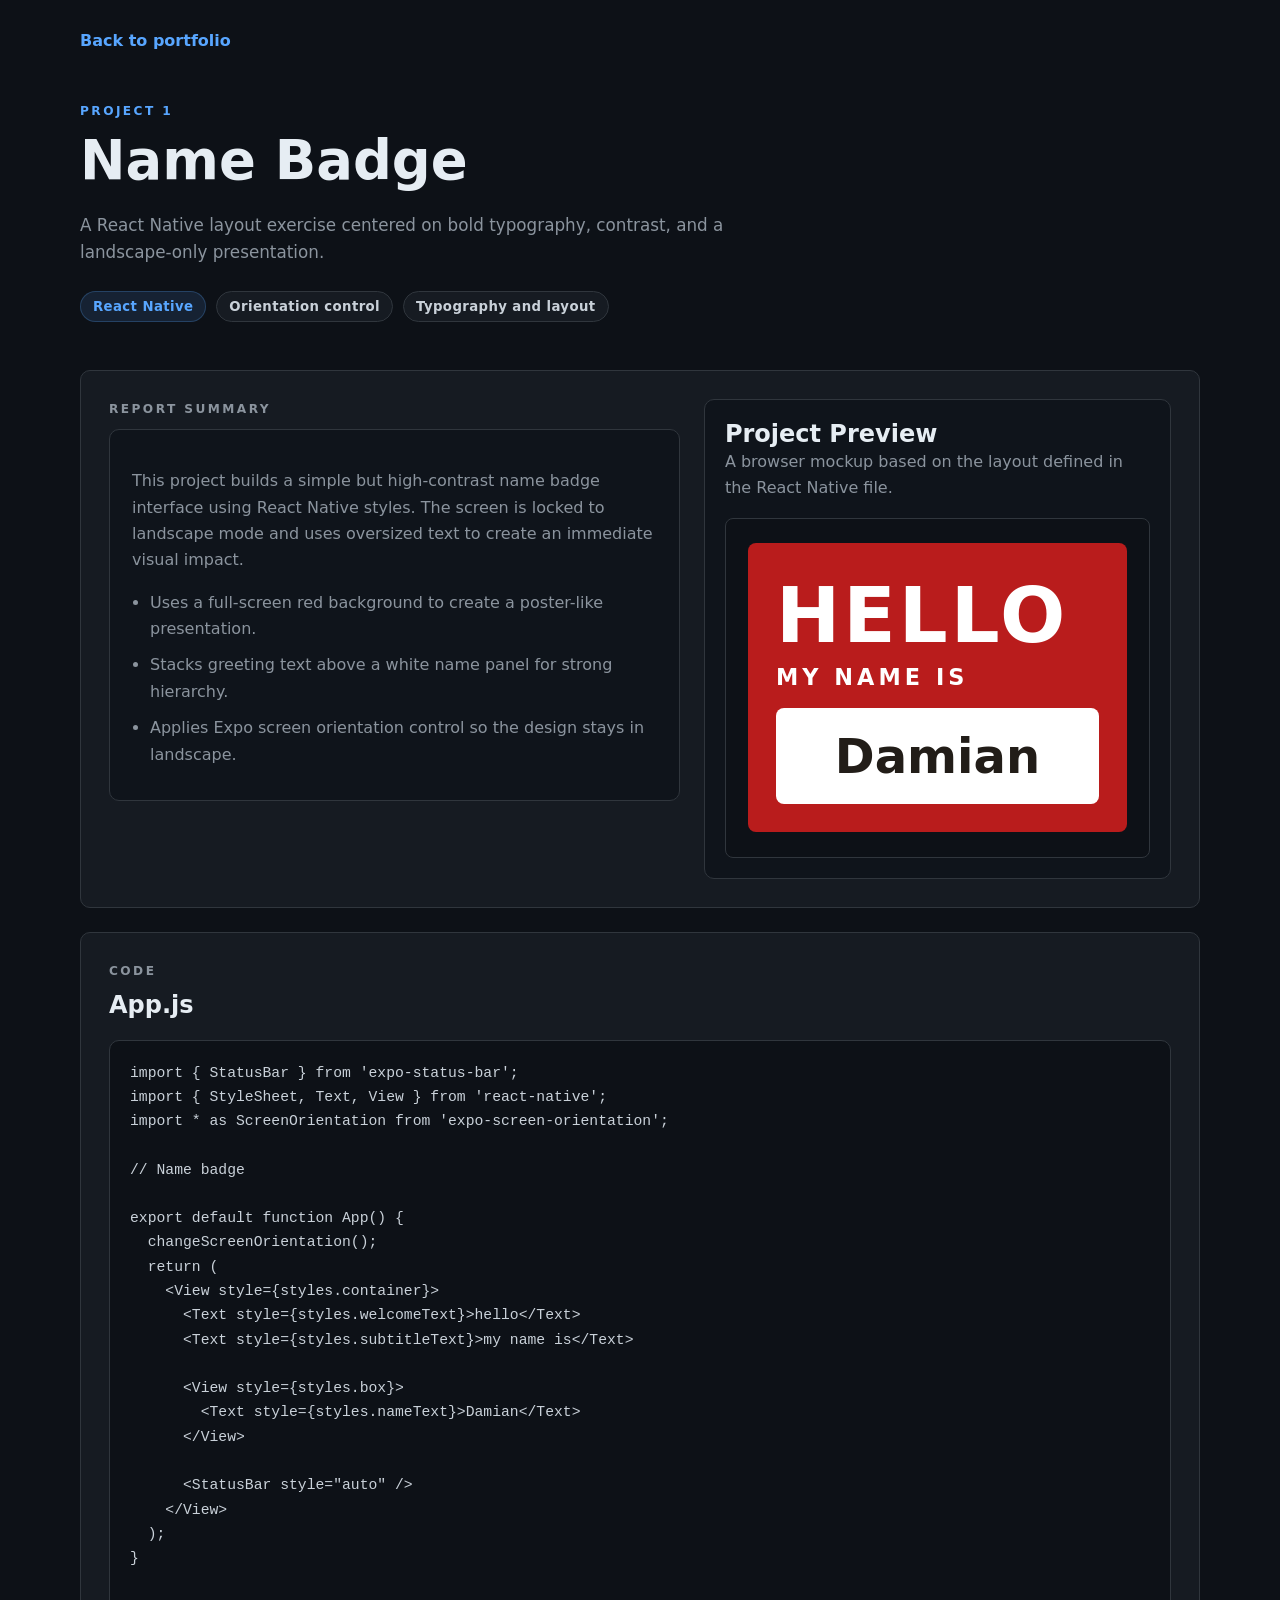
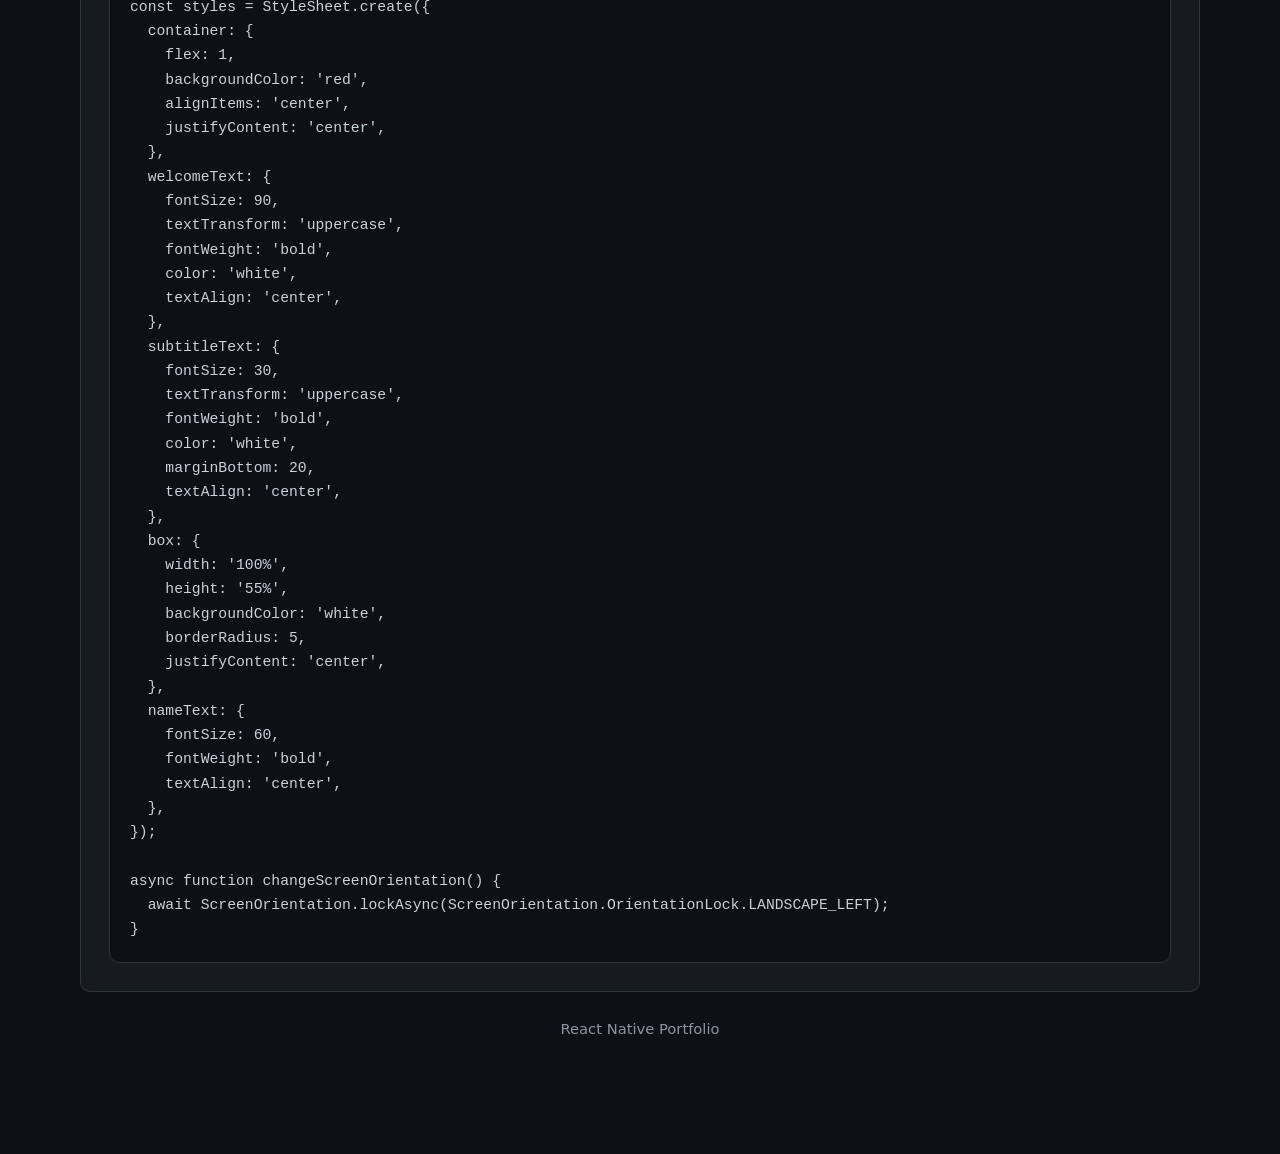
==== 1namebadge/index.html @ cba8b4d2 "adding projects" ====
<!DOCTYPE html>
<html lang="en">
<head>
  <meta charset="UTF-8" />
  <meta name="viewport" content="width=device-width, initial-scale=1.0" />
  <title>Project 1 | Name Badge</title>
  <link rel="stylesheet" href="../styles.css" />
</head>
<body>
  <div class="site-shell">
    <nav class="top-nav">
      <a href="../index.html">Back to portfolio</a>
    </nav>

    <header class="page-hero">
      <p class="eyebrow">Project 1</p>
      <h1>Name Badge</h1>
      <p class="page-subtitle">
        A React Native layout exercise centered on bold typography, contrast, and a landscape-only presentation.
      </p>
      <div class="meta-row">
        <span class="pill pill-accent">React Native</span>
        <span class="pill">Orientation control</span>
        <span class="pill">Typography and layout</span>
      </div>
    </header>

    <section class="content-card two-column">
      <div>
        <p class="mini-label">Report Summary</p>
        <div class="summary-box">
          <p>
            This project builds a simple but high-contrast name badge interface using React Native styles.
            The screen is locked to landscape mode and uses oversized text to create an immediate visual impact.
          </p>
          <ul>
            <li>Uses a full-screen red background to create a poster-like presentation.</li>
            <li>Stacks greeting text above a white name panel for strong hierarchy.</li>
            <li>Applies Expo screen orientation control so the design stays in landscape.</li>
          </ul>
        </div>
      </div>

      <div class="preview-panel">
        <h2 class="preview-title">Project Preview</h2>
        <p class="preview-caption">A browser mockup based on the layout defined in the React Native file.</p>
        <div class="mock-stage">
          <div class="badge-preview">
            <div class="hello">HELLO</div>
            <div class="sub">MY NAME IS</div>
            <div class="name-strip">Damian</div>
          </div>
        </div>
      </div>
    </section>

    <section class="content-card">
      <p class="mini-label">Code</p>
      <h2>App.js</h2>
      <div class="code-block">
        <pre><code>import { StatusBar } from 'expo-status-bar';
import { StyleSheet, Text, View } from 'react-native';
import * as ScreenOrientation from 'expo-screen-orientation';

// Name badge

export default function App() {
  changeScreenOrientation();
  return (
    &lt;View style={styles.container}&gt;
      &lt;Text style={styles.welcomeText}&gt;hello&lt;/Text&gt;
      &lt;Text style={styles.subtitleText}&gt;my name is&lt;/Text&gt;

      &lt;View style={styles.box}&gt;
        &lt;Text style={styles.nameText}&gt;Damian&lt;/Text&gt;
      &lt;/View&gt;

      &lt;StatusBar style="auto" /&gt;
    &lt;/View&gt;
  );
}

const styles = StyleSheet.create({
  container: {
    flex: 1,
    backgroundColor: 'red',
    alignItems: 'center',
    justifyContent: 'center',
  },
  welcomeText: {
    fontSize: 90,
    textTransform: 'uppercase',
    fontWeight: 'bold',
    color: 'white',
    textAlign: 'center',
  },
  subtitleText: {
    fontSize: 30,
    textTransform: 'uppercase',
    fontWeight: 'bold',
    color: 'white',
    marginBottom: 20,
    textAlign: 'center',
  },
  box: {
    width: '100%',
    height: '55%',
    backgroundColor: 'white',
    borderRadius: 5,
    justifyContent: 'center',
  },
  nameText: {
    fontSize: 60,
    fontWeight: 'bold',
    textAlign: 'center',
  },
});

async function changeScreenOrientation() {
  await ScreenOrientation.lockAsync(ScreenOrientation.OrientationLock.LANDSCAPE_LEFT);
}</code></pre>
      </div>
    </section>

    <footer class="repo-footer">React Native Portfolio</footer>
  </div>
</body>
</html>
---- styles.css ----
:root {
  --bg: #0d1117;
  --bg-soft: #161b22;
  --surface: #161b22;
  --surface-strong: #0f141b;
  --text: #c9d1d9;
  --heading: #e6edf3;
  --muted: #8b949e;
  --line: #30363d;
  --accent: #58a6ff;
  --accent-soft: rgba(88, 166, 255, 0.12);
  --success: #238636;
  --warning: #9e6a03;
  --shadow: none;
  --radius-xl: 12px;
  --radius-lg: 10px;
  --radius-md: 8px;
}

* {
  box-sizing: border-box;
}

html {
  scroll-behavior: smooth;
}

body {
  margin: 0;
  min-height: 100vh;
  color: var(--text);
  font-family: "Segoe UI", system-ui, sans-serif;
  background: var(--bg);
}

a {
  color: inherit;
}

.site-shell {
  width: min(1120px, calc(100% - 32px));
  margin: 0 auto;
  padding: 28px 0 56px;
}

.hero,
.page-hero {
  padding: 36px 0 24px;
}

.eyebrow,
.section-label,
.mini-label {
  margin: 0 0 10px;
  font-size: 0.76rem;
  font-weight: 700;
  letter-spacing: 0.2em;
  text-transform: uppercase;
  color: var(--accent);
}

.hero h1,
.page-hero h1,
.section-heading h2,
.content-card h2,
.content-card h3,
.project-card h3,
.preview-title,
.placeholder-box h3 {
  margin: 0;
  font-family: "Segoe UI", system-ui, sans-serif;
  font-weight: 600;
  line-height: 1.2;
  color: var(--heading);
}

.hero h1,
.page-hero h1 {
  max-width: 18ch;
  font-size: clamp(2.2rem, 5vw, 3.4rem);
}

.hero-copy,
.page-subtitle,
.section-heading p,
.content-card p,
.summary-box,
.placeholder-box p,
.project-card p,
.top-nav a {
  color: var(--muted);
  line-height: 1.65;
}

.hero-copy,
.page-subtitle {
  max-width: 62ch;
  margin: 18px 0 0;
  font-size: 1.05rem;
}

.hero-meta,
.meta-row,
.card-footer,
.inline-list,
.top-nav {
  display: flex;
  flex-wrap: wrap;
  gap: 10px;
}

.hero-meta,
.meta-row {
  margin-top: 24px;
}

.pill,
.tag,
.status {
  display: inline-flex;
  align-items: center;
  gap: 8px;
  padding: 7px 12px;
  border-radius: 999px;
  border: 1px solid var(--line);
  font-size: 0.83rem;
  font-weight: 700;
  letter-spacing: 0.03em;
}

.pill,
.tag {
  background: var(--surface);
}

.pill-accent,
.status.complete {
  color: var(--accent);
  background: var(--accent-soft);
  border-color: rgba(88, 166, 255, 0.24);
}

.status.building {
  background: rgba(158, 106, 3, 0.14);
  color: #d29922;
  border-color: rgba(210, 153, 34, 0.24);
}

.section-block,
.content-card,
.placeholder-box {
  margin-top: 24px;
  padding: 28px;
  border-radius: var(--radius-lg);
  border: 1px solid var(--line);
  background: var(--surface);
}

.section-heading {
  display: flex;
  justify-content: space-between;
  gap: 20px;
  align-items: end;
}

.section-heading h2 {
  font-size: 1.8rem;
}

.project-grid {
  display: grid;
  grid-template-columns: repeat(auto-fit, minmax(220px, 1fr));
  gap: 18px;
  margin-top: 22px;
}

.project-card {
  display: flex;
  flex-direction: column;
  justify-content: space-between;
  min-height: 220px;
  padding: 22px;
  text-decoration: none;
  border-radius: var(--radius-lg);
  border: 1px solid var(--line);
  background: var(--surface-strong);
  transform: translateY(0);
  transition: border-color 180ms ease, background 180ms ease;
}

.project-card:hover,
.project-card:focus-visible {
  border-color: var(--accent);
  background: #111821;
}

.card-number {
  font-size: 0.78rem;
  font-weight: 800;
  letter-spacing: 0.18em;
  text-transform: uppercase;
  color: var(--muted);
}

.project-card h3 {
  margin-top: 16px;
  font-size: 1.35rem;
}

.project-card p {
  margin: 14px 0 20px;
}

.card-footer {
  justify-content: space-between;
  align-items: center;
  margin-top: auto;
}

.top-nav {
  margin-bottom: 14px;
}

.top-nav a {
  text-decoration: none;
  font-weight: 700;
  color: var(--accent);
}

.two-column {
  display: grid;
  grid-template-columns: 1.1fr 0.9fr;
  gap: 24px;
  margin-top: 24px;
}

.summary-box {
  padding: 22px;
  border-radius: var(--radius-lg);
  border: 1px solid var(--line);
  background: var(--surface-strong);
}

.summary-box ul,
.inline-list {
  margin: 14px 0 0;
  padding-left: 18px;
}

.summary-box li,
.inline-list li {
  margin-bottom: 10px;
  color: var(--muted);
}

.preview-panel {
  padding: 20px;
  border-radius: var(--radius-lg);
  background: var(--surface-strong);
  border: 1px solid var(--line);
}

.preview-title {
  font-size: 1.5rem;
  margin-bottom: 14px;
}

.preview-caption {
  margin: 0 0 16px;
  color: var(--muted);
}

.mock-stage {
  display: grid;
  place-items: center;
  min-height: 340px;
  padding: 22px;
  border-radius: var(--radius-md);
  background: #0d1117;
  border: 1px solid var(--line);
  overflow: hidden;
}

.badge-preview {
  width: min(100%, 520px);
  min-height: 220px;
  padding: 28px;
  border-radius: var(--radius-md);
  background: #b91c1c;
  color: #fff;
  display: flex;
  flex-direction: column;
  justify-content: center;
}

.badge-preview .hello {
  font-size: clamp(2.6rem, 7vw, 4.8rem);
  font-weight: 900;
  letter-spacing: 0.04em;
  text-transform: uppercase;
}

.badge-preview .sub {
  margin-top: 4px;
  font-size: clamp(1rem, 3vw, 1.4rem);
  font-weight: 700;
  letter-spacing: 0.18em;
  text-transform: uppercase;
}

.name-strip {
  margin-top: 18px;
  padding: 20px;
  border-radius: var(--radius-md);
  background: #fff;
  color: #221d18;
  text-align: center;
  font-family: "Segoe UI", system-ui, sans-serif;
  font-size: clamp(2rem, 5vw, 3rem);
  font-weight: 700;
}

.board-preview {
  width: min(100%, 420px);
  aspect-ratio: 1;
  display: grid;
  grid-template-columns: repeat(3, 1fr);
  gap: 10px;
}

.board-cell {
  display: grid;
  place-items: center;
  border-radius: var(--radius-md);
  color: #fff;
  font-size: clamp(2rem, 8vw, 4rem);
  font-weight: 900;
}

.code-block {
  overflow-x: auto;
  margin-top: 20px;
  padding: 20px;
  border-radius: var(--radius-lg);
  border: 1px solid var(--line);
  background: #0d1117;
  color: var(--text);
}

.code-block pre {
  margin: 0;
  font-family: "SFMono-Regular", Consolas, "Liberation Mono", Menlo, monospace;
  font-size: 0.92rem;
  line-height: 1.65;
}

.placeholder-box {
  display: grid;
  gap: 14px;
}

.placeholder-box h3 {
  font-size: 2rem;
}

.repo-footer {
  margin-top: 28px;
  color: var(--muted);
  text-align: center;
  font-size: 0.92rem;
}

@media (max-width: 860px) {
  .site-shell {
    width: min(100% - 20px, 1120px);
    padding-top: 16px;
  }

  .hero,
  .page-hero,
  .section-block,
  .content-card,
  .placeholder-box {
    padding: 22px;
  }

  .two-column {
    grid-template-columns: 1fr;
  }

  .section-heading {
    align-items: start;
    flex-direction: column;
  }

  .card-footer {
    align-items: start;
  }
}
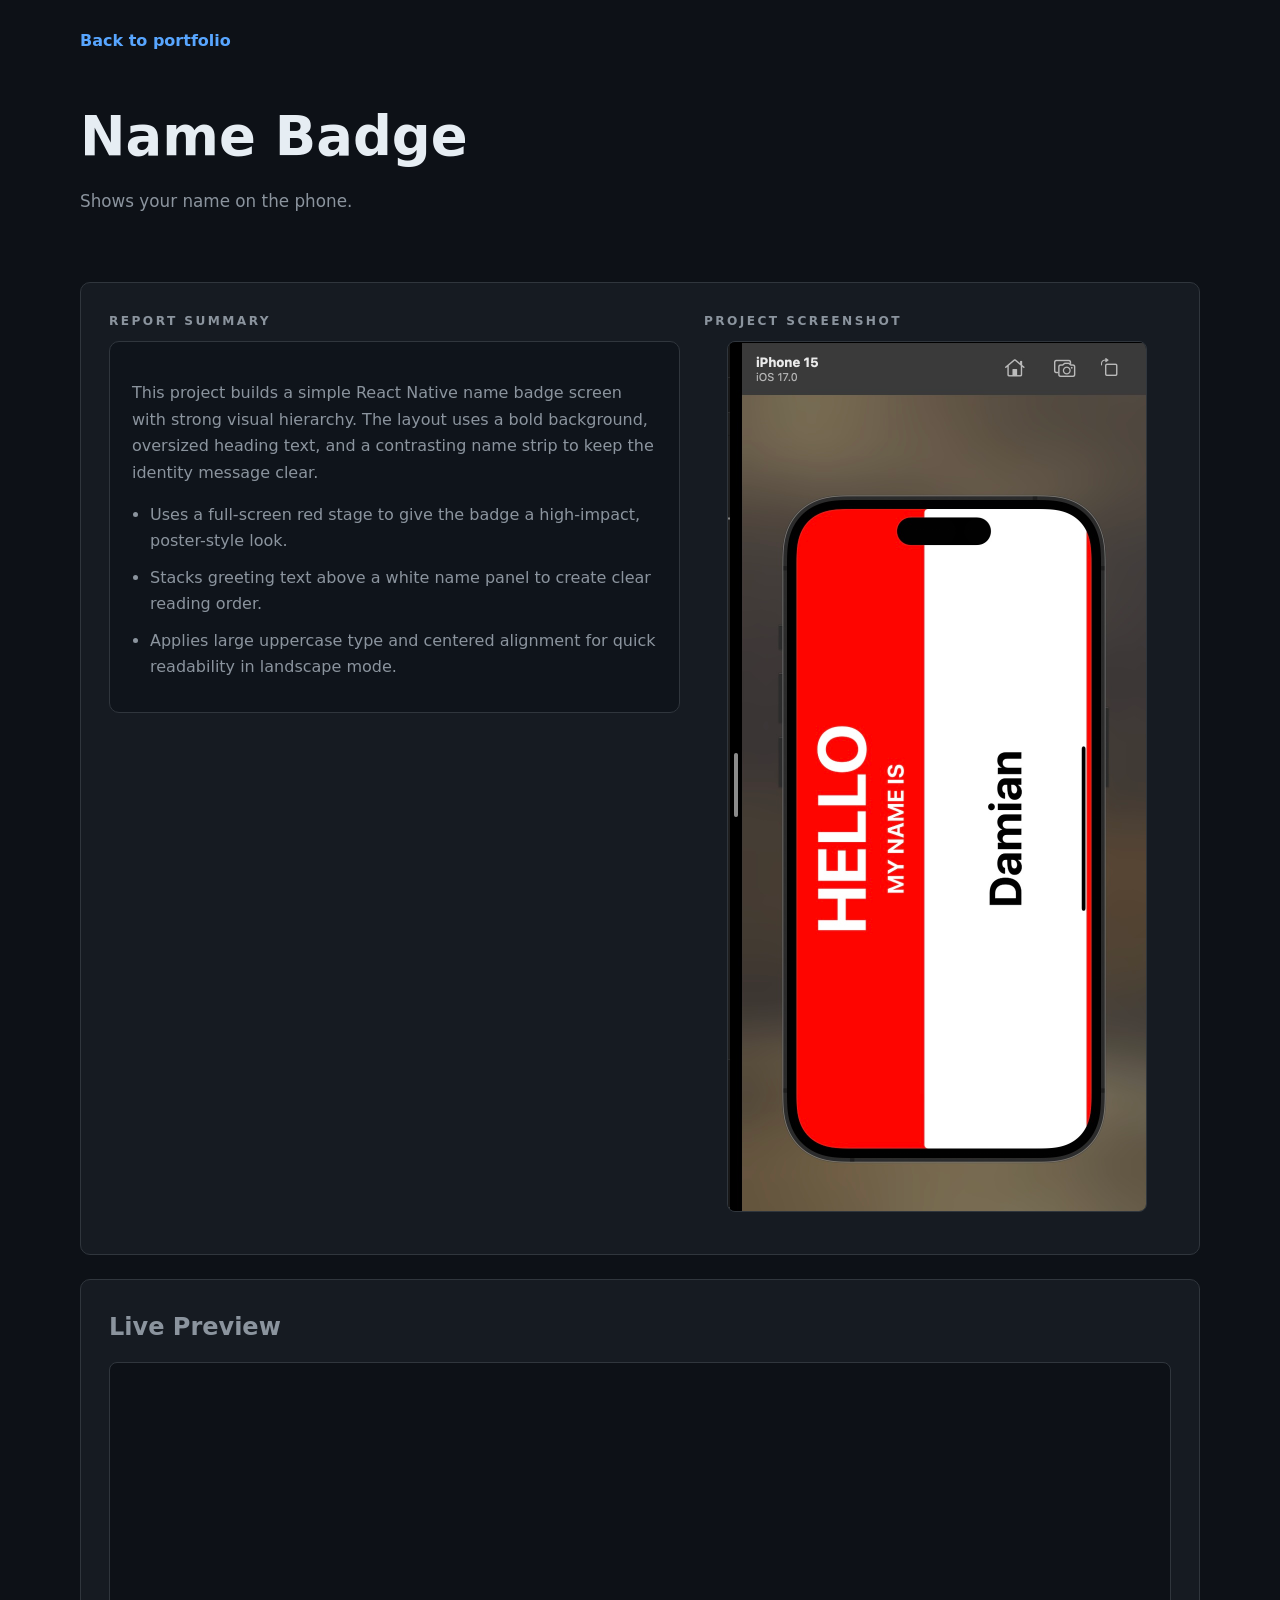
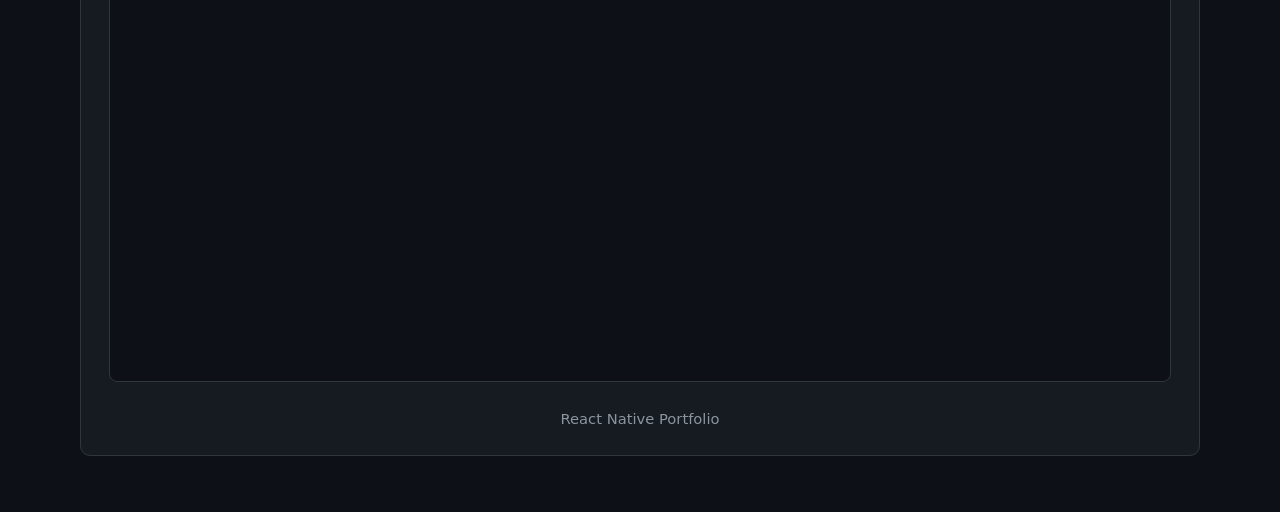
==== commit e69c9b46: "Standardize project pages and update previews" ====
--- a/1namebadge/index.html
+++ b/1namebadge/index.html
@@ -6,121 +6,63 @@
   <title>Project 1 | Name Badge</title>
   <link rel="stylesheet" href="../styles.css" />
 </head>
-<body>
+<body class="project-namebadge">
   <div class="site-shell">
     <nav class="top-nav">
       <a href="../index.html">Back to portfolio</a>
     </nav>
 
     <header class="page-hero">
-      <p class="eyebrow">Project 1</p>
       <h1>Name Badge</h1>
-      <p class="page-subtitle">
-        A React Native layout exercise centered on bold typography, contrast, and a landscape-only presentation.
+
+        <p class="page-subtitle">
+          Shows your name on the phone. 
+
+        
       </p>
-      <div class="meta-row">
-        <span class="pill pill-accent">React Native</span>
-        <span class="pill">Orientation control</span>
-        <span class="pill">Typography and layout</span>
-      </div>
+      <br>
+
     </header>
 
+    </section>
+    
     <section class="content-card two-column">
       <div>
         <p class="mini-label">Report Summary</p>
         <div class="summary-box">
           <p>
-            This project builds a simple but high-contrast name badge interface using React Native styles.
-            The screen is locked to landscape mode and uses oversized text to create an immediate visual impact.
+            This project builds a simple React Native name badge screen with strong visual hierarchy. The layout uses
+            a bold background, oversized heading text, and a contrasting name strip to keep the identity message clear.
           </p>
           <ul>
-            <li>Uses a full-screen red background to create a poster-like presentation.</li>
-            <li>Stacks greeting text above a white name panel for strong hierarchy.</li>
-            <li>Applies Expo screen orientation control so the design stays in landscape.</li>
+            <li>Uses a full-screen red stage to give the badge a high-impact, poster-style look.</li>
+            <li>Stacks greeting text above a white name panel to create clear reading order.</li>
+            <li>Applies large uppercase type and centered alignment for quick readability in landscape mode.</li>
           </ul>
         </div>
       </div>
+      <div>
+        <p class="mini-label">Project Screenshot</p>
+        <img class="project-screenshot" src="./Screenshot.jpg" alt="Name Badge project screenshot" />
+      </div>
 
-      <div class="preview-panel">
-        <h2 class="preview-title">Project Preview</h2>
-        <p class="preview-caption">A browser mockup based on the layout defined in the React Native file.</p>
-        <div class="mock-stage">
-          <div class="badge-preview">
-            <div class="hello">HELLO</div>
-            <div class="sub">MY NAME IS</div>
-            <div class="name-strip">Damian</div>
-          </div>
-        </div>
-      </div>
+
+        
+       
     </section>
+    <section class="content-card">
+    <p class="preview-title">Live Preview</p>
+    <div
+          data-snack-id="@dambinkowski/name-badge"
+          data-snack-platform="web"
+          data-snack-supported-platforms="web"
+          data-snack-preview="true"
+          data-snack-theme="dark"
+          style="overflow:hidden;background:#0d1117;border:1px solid #30363d;border-radius:8px;height:620px;width:100%"
+        >
+        <script async src="https://snack.expo.dev/embed.js"></script>
 
-    <section class="content-card">
-      <p class="mini-label">Code</p>
-      <h2>App.js</h2>
-      <div class="code-block">
-        <pre><code>import { StatusBar } from 'expo-status-bar';
-import { StyleSheet, Text, View } from 'react-native';
-import * as ScreenOrientation from 'expo-screen-orientation';
-
-// Name badge
-
-export default function App() {
-  changeScreenOrientation();
-  return (
-    &lt;View style={styles.container}&gt;
-      &lt;Text style={styles.welcomeText}&gt;hello&lt;/Text&gt;
-      &lt;Text style={styles.subtitleText}&gt;my name is&lt;/Text&gt;
-
-      &lt;View style={styles.box}&gt;
-        &lt;Text style={styles.nameText}&gt;Damian&lt;/Text&gt;
-      &lt;/View&gt;
-
-      &lt;StatusBar style="auto" /&gt;
-    &lt;/View&gt;
-  );
-}
-
-const styles = StyleSheet.create({
-  container: {
-    flex: 1,
-    backgroundColor: 'red',
-    alignItems: 'center',
-    justifyContent: 'center',
-  },
-  welcomeText: {
-    fontSize: 90,
-    textTransform: 'uppercase',
-    fontWeight: 'bold',
-    color: 'white',
-    textAlign: 'center',
-  },
-  subtitleText: {
-    fontSize: 30,
-    textTransform: 'uppercase',
-    fontWeight: 'bold',
-    color: 'white',
-    marginBottom: 20,
-    textAlign: 'center',
-  },
-  box: {
-    width: '100%',
-    height: '55%',
-    backgroundColor: 'white',
-    borderRadius: 5,
-    justifyContent: 'center',
-  },
-  nameText: {
-    fontSize: 60,
-    fontWeight: 'bold',
-    textAlign: 'center',
-  },
-});
-
-async function changeScreenOrientation() {
-  await ScreenOrientation.lockAsync(ScreenOrientation.OrientationLock.LANDSCAPE_LEFT);
-}</code></pre>
-      </div>
-    </section>
+    </div>
 
     <footer class="repo-footer">React Native Portfolio</footer>
   </div>
--- a/styles.css
+++ b/styles.css
@@ -270,6 +270,31 @@
   color: var(--muted);
 }
 
+.project-screenshot {
+  width: 100%;
+  max-width: 420px;
+  height: auto;
+  display: block;
+  margin: 0 auto 14px;
+  border-radius: var(--radius-md);
+  border: 1px solid var(--line);
+  background: #0d1117;
+}
+
+.snack-note {
+  margin: 0 0 10px;
+  color: var(--muted);
+  font-size: 0.9rem;
+}
+
+.snack-embed {
+  width: 100%;
+  min-height: 620px;
+  border: 1px solid var(--line);
+  border-radius: var(--radius-md);
+  background: #0d1117;
+}
+
 .mock-stage {
   display: grid;
   place-items: center;
